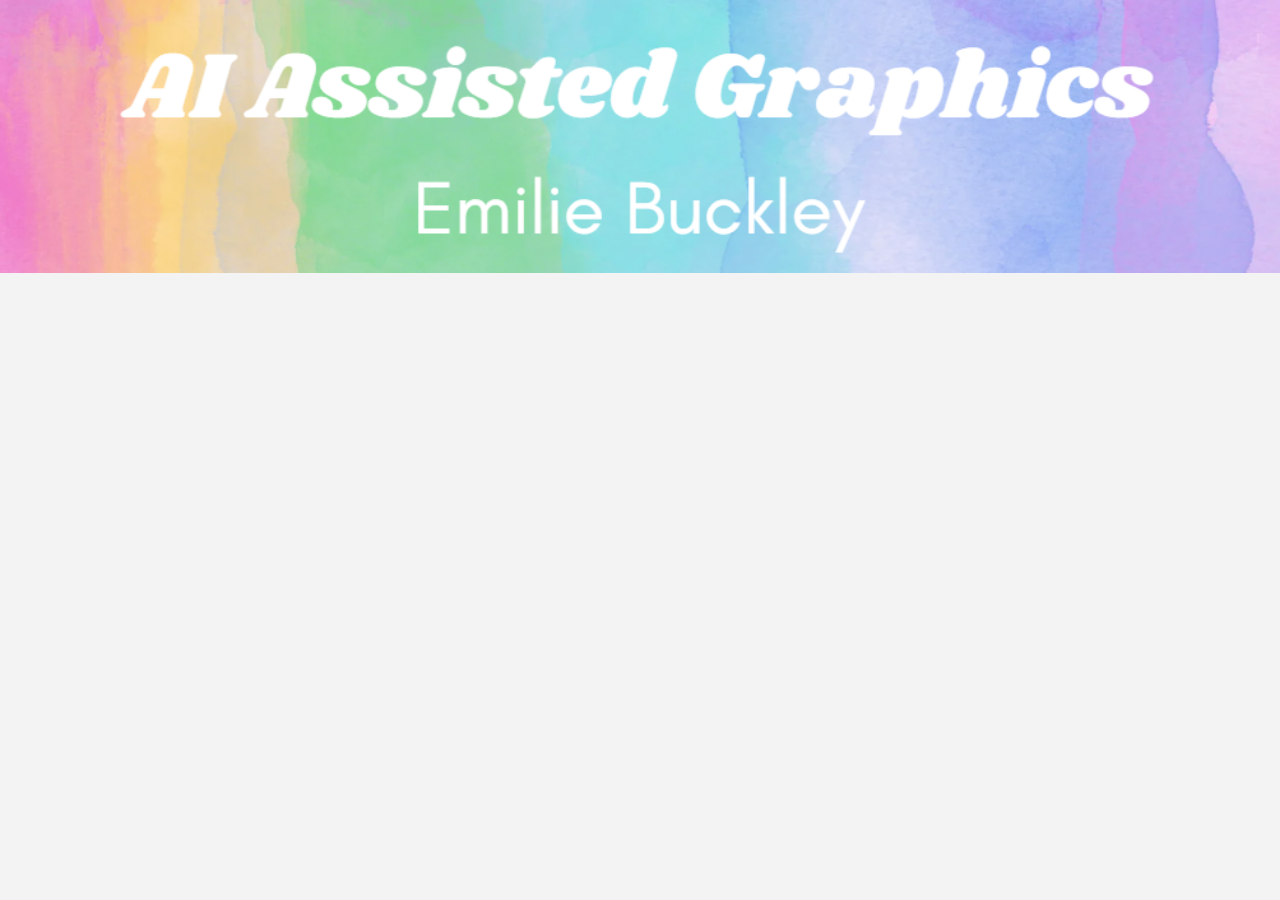
==== graphics.html @ ada64d62 "Update graphics.html" ====
<!DOCTYPE html>
<html lang="en">
<head>
    <meta charset="UTF-8">
    <meta name="viewport" content="width=device-width, initial-scale=1.0">
    <title>Graphics</title>
    <style>
        /* Resetting default margins and paddings */
        * {
            margin: 0;
            padding: 0;
            box-sizing: border-box;
        }
        body {
            display: flex;
            justify-content: center;
            align-items: flex-start;
            min-height: 100vh;
            margin: 0;
            font-family: Arial, sans-serif;
            background-color: #f3f3f3;
        }
        .container {
            width: 100%;
            text-align: center;
        }
        img {
            width: 100%;
            height: auto;
            display: block;
        }
    </style>
</head>
<body>
    <div class="container">
        <img src="images/aiheader.png" alt="AI Banner">
    </div>
</body>
</html>
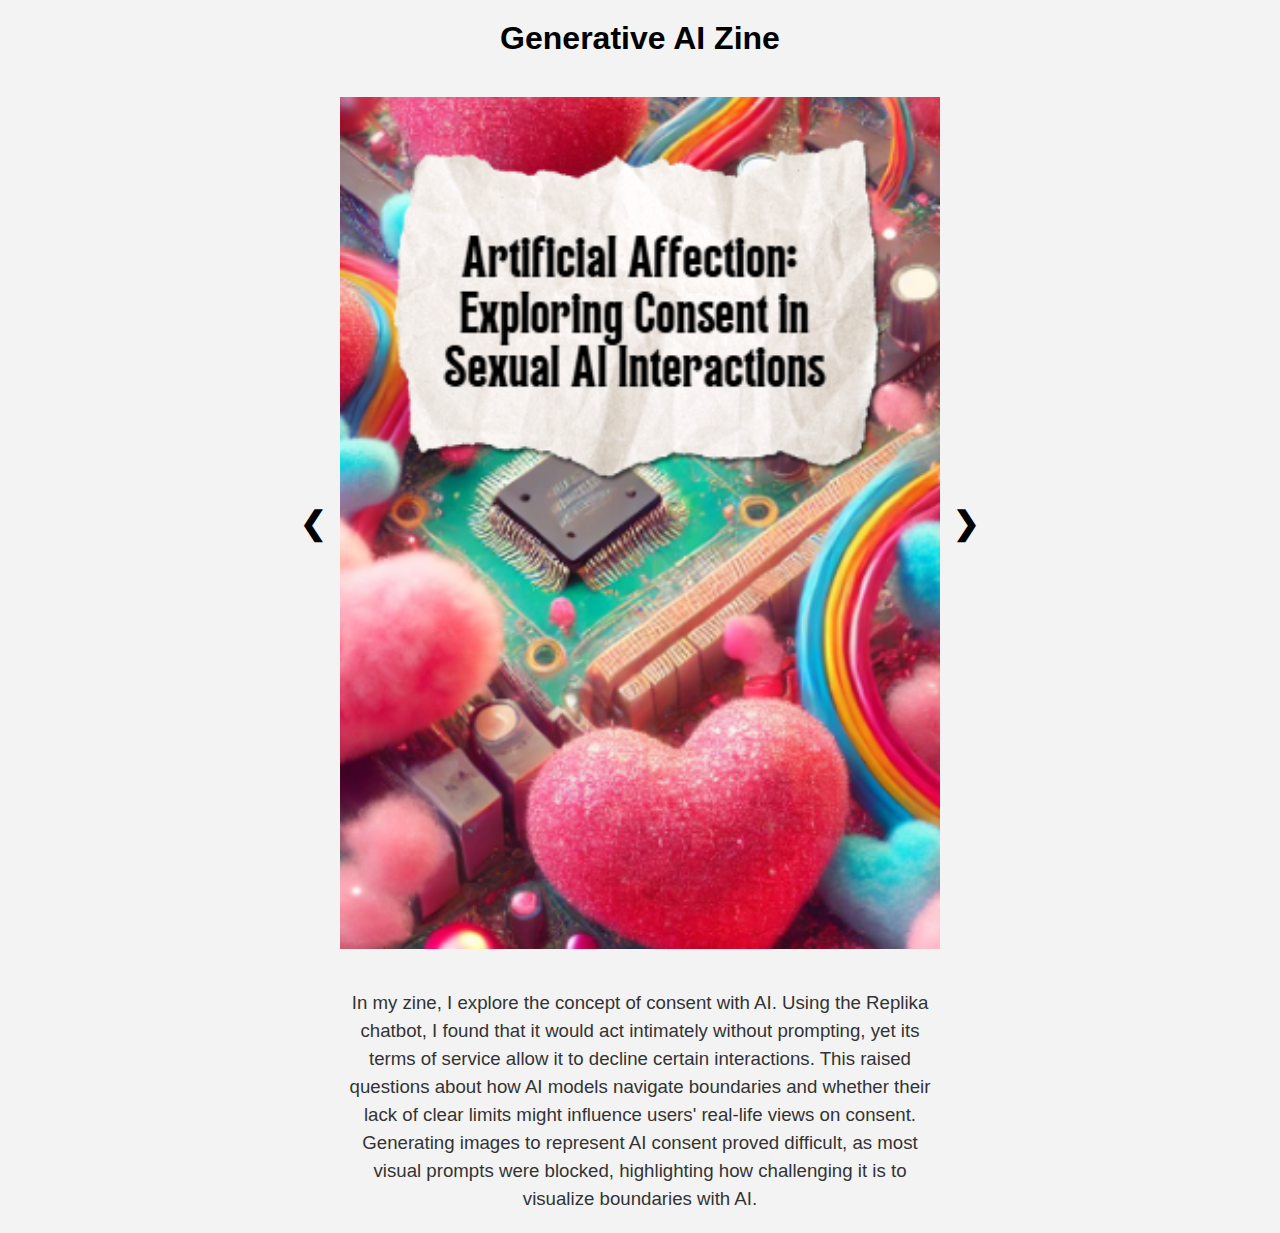
==== commit 7388bfd5: "Update graphics.html" ====
--- a/graphics.html
+++ b/graphics.html
@@ -3,7 +3,7 @@
 <head>
     <meta charset="UTF-8">
     <meta name="viewport" content="width=device-width, initial-scale=1.0">
-    <title>Graphics</title>
+    <title>Generative AI Zine</title>
     <style>
         /* Resetting default margins and paddings */
         * {
@@ -12,29 +12,100 @@
             box-sizing: border-box;
         }
         body {
+            font-family: Arial, sans-serif;
+            background-color: #f3f3f3;
             display: flex;
-            justify-content: center;
-            align-items: flex-start;
+            flex-direction: column;
+            align-items: center;
+            justify-content: flex-start;
             min-height: 100vh;
             margin: 0;
-            font-family: Arial, sans-serif;
-            background-color: #f3f3f3;
-        }
-        .container {
-            width: 100%;
+            padding: 20px;
             text-align: center;
         }
-        img {
+        .title {
+            font-size: 24pt;
+            font-weight: bold;
+            margin-bottom: 20px;
+        }
+        .carousel-container {
+            position: relative;
+            width: 80%;
+            max-width: 600px;
+            margin: 20px 0;
+        }
+        .carousel-image {
             width: 100%;
             height: auto;
+            display: none;
+        }
+        .carousel-image.active {
             display: block;
+        }
+        .arrow {
+            position: absolute;
+            top: 50%;
+            font-size: 24pt;
+            font-weight: bold;
+            color: black;
+            cursor: pointer;
+            user-select: none;
+            transform: translateY(-50%);
+        }
+        .arrow-left {
+            left: -40px;
+        }
+        .arrow-right {
+            right: -40px;
+        }
+        .description {
+            font-size: 14pt;
+            max-width: 600px;
+            margin-top: 20px;
+            line-height: 1.5;
+            color: #333;
         }
     </style>
 </head>
 <body>
-    <div class="container">
-        <img src="images/aiheader.png" alt="AI Banner">
+    <!-- Title -->
+    <div class="title">Generative AI Zine</div>
+    
+    <!-- Carousel -->
+    <div class="carousel-container">
+        <div class="arrow arrow-left" onclick="prevImage()">&#10094;</div>
+        <img src="images/zine1.png" class="carousel-image active" alt="AI Image 1">
+        <img src="images/zine2.png" class="carousel-image" alt="AI Image 2">
+        <img src="images/zine3.png" class="carousel-image" alt="AI Image 3">
+        <img src="images/zine4.png" class="carousel-image" alt="AI Image 4">
+        <div class="arrow arrow-right" onclick="nextImage()">&#10095;</div>
     </div>
+    
+    <!-- Description Text -->
+    <div class="description">
+        In my zine, I explore the concept of consent with AI. Using the Replika chatbot, I found that it would act intimately without prompting, yet its terms of service allow it to decline certain interactions. This raised questions about how AI models navigate boundaries and whether their lack of clear limits might influence users' real-life views on consent. Generating images to represent AI consent proved difficult, as most visual prompts were blocked, highlighting how challenging it is to visualize boundaries with AI.
+    </div>
+
+    <!-- JavaScript for Carousel -->
+    <script>
+        let currentImageIndex = 0;
+        const images = document.querySelectorAll('.carousel-image');
+        
+        function showImage(index) {
+            images.forEach((img, i) => {
+                img.classList.toggle('active', i === index);
+            });
+        }
+        
+        function nextImage() {
+            currentImageIndex = (currentImageIndex + 1) % images.length;
+            showImage(currentImageIndex);
+        }
+        
+        function prevImage() {
+            currentImageIndex = (currentImageIndex - 1 + images.length) % images.length;
+            showImage(currentImageIndex);
+        }
+    </script>
 </body>
 </html>
-
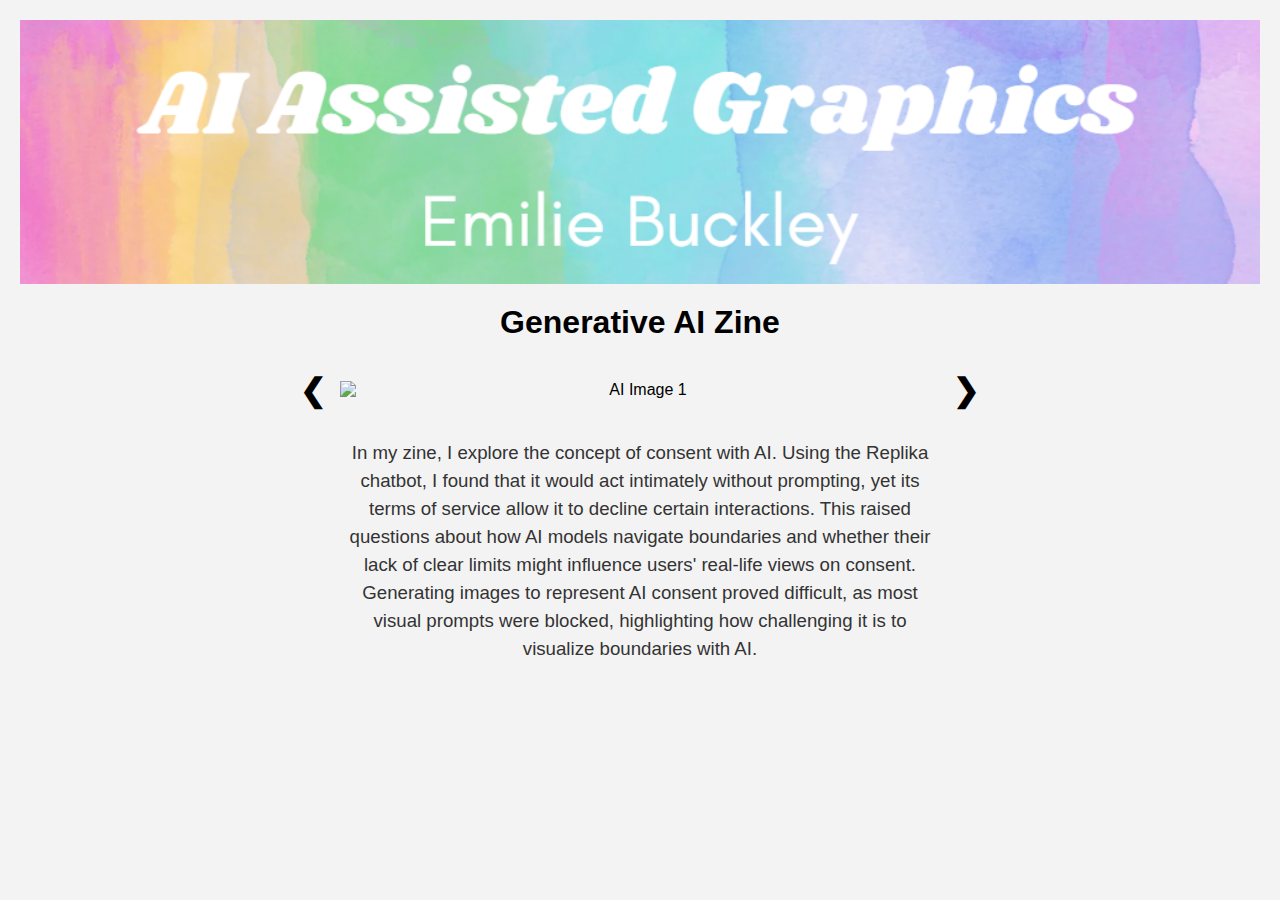
==== commit 6c402c6f: "Update graphics.html" ====
--- a/graphics.html
+++ b/graphics.html
@@ -23,6 +23,12 @@
             padding: 20px;
             text-align: center;
         }
+        .header-image {
+            width: 100%;
+            height: auto;
+            display: block;
+            margin-bottom: 20px;
+        }
         .title {
             font-size: 24pt;
             font-weight: bold;
@@ -30,7 +36,7 @@
         }
         .carousel-container {
             position: relative;
-            width: 80%;
+            width: 50%; /* Half the original size */
             max-width: 600px;
             margin: 20px 0;
         }
@@ -68,16 +74,19 @@
     </style>
 </head>
 <body>
+    <!-- Header Image at the Top -->
+    <img src="images/aiheader.png" alt="AI Header" class="header-image">
+    
     <!-- Title -->
     <div class="title">Generative AI Zine</div>
     
     <!-- Carousel -->
     <div class="carousel-container">
         <div class="arrow arrow-left" onclick="prevImage()">&#10094;</div>
-        <img src="images/zine1.png" class="carousel-image active" alt="AI Image 1">
-        <img src="images/zine2.png" class="carousel-image" alt="AI Image 2">
-        <img src="images/zine3.png" class="carousel-image" alt="AI Image 3">
-        <img src="images/zine4.png" class="carousel-image" alt="AI Image 4">
+        <img src="images/image1.png" class="carousel-image active" alt="AI Image 1">
+        <img src="images/image2.png" class="carousel-image" alt="AI Image 2">
+        <img src="images/image3.png" class="carousel-image" alt="AI Image 3">
+        <img src="images/image4.png" class="carousel-image" alt="AI Image 4">
         <div class="arrow arrow-right" onclick="nextImage()">&#10095;</div>
     </div>
     
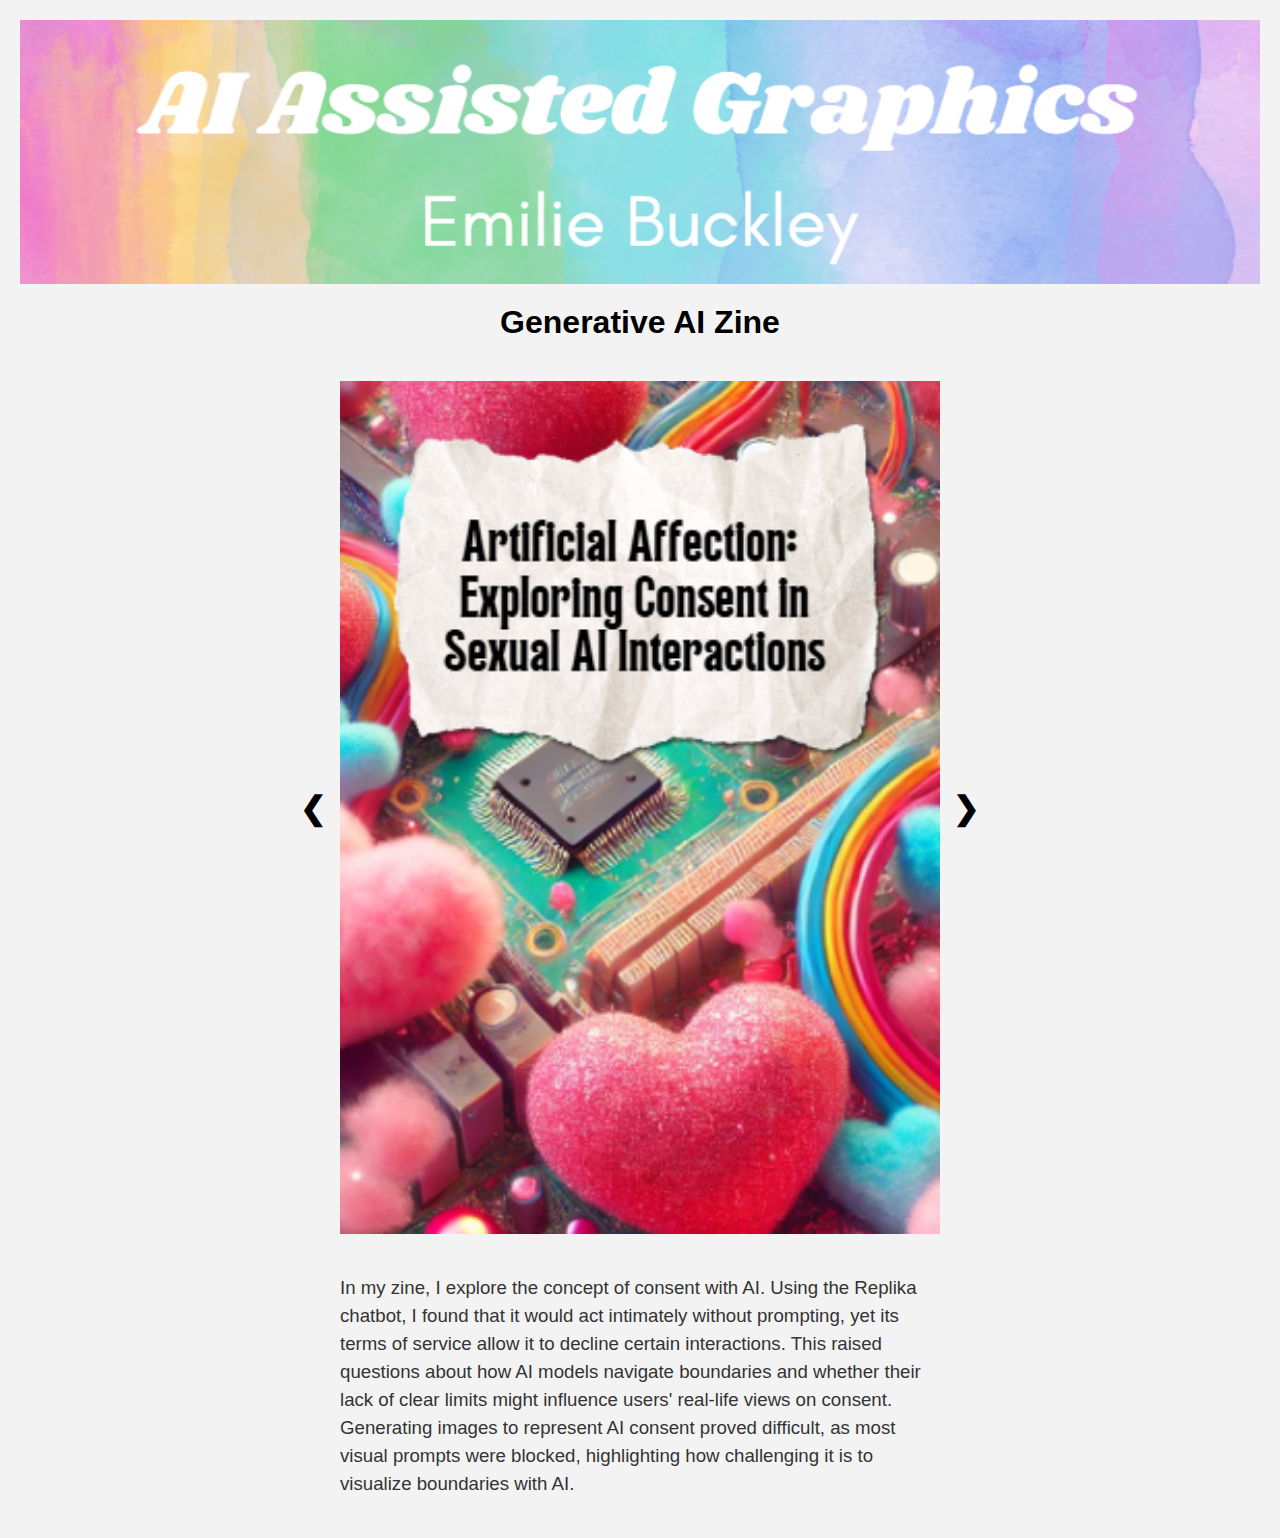
==== commit 4e9e9bbf: "Update graphics.html" ====
--- a/graphics.html
+++ b/graphics.html
@@ -70,6 +70,8 @@
             margin-top: 20px;
             line-height: 1.5;
             color: #333;
+            text-align: left; /* Align text to the left */
+            margin: 20px auto; /* Center the description block */
         }
     </style>
 </head>
@@ -83,10 +85,10 @@
     <!-- Carousel -->
     <div class="carousel-container">
         <div class="arrow arrow-left" onclick="prevImage()">&#10094;</div>
-        <img src="images/image1.png" class="carousel-image active" alt="AI Image 1">
-        <img src="images/image2.png" class="carousel-image" alt="AI Image 2">
-        <img src="images/image3.png" class="carousel-image" alt="AI Image 3">
-        <img src="images/image4.png" class="carousel-image" alt="AI Image 4">
+        <img src="images/zine1.png" class="carousel-image active" alt="AI Image 1">
+        <img src="images/zine2.png" class="carousel-image" alt="AI Image 2">
+        <img src="images/zine3.png" class="carousel-image" alt="AI Image 3">
+        <img src="images/zine4.png" class="carousel-image" alt="AI Image 4">
         <div class="arrow arrow-right" onclick="nextImage()">&#10095;</div>
     </div>
     
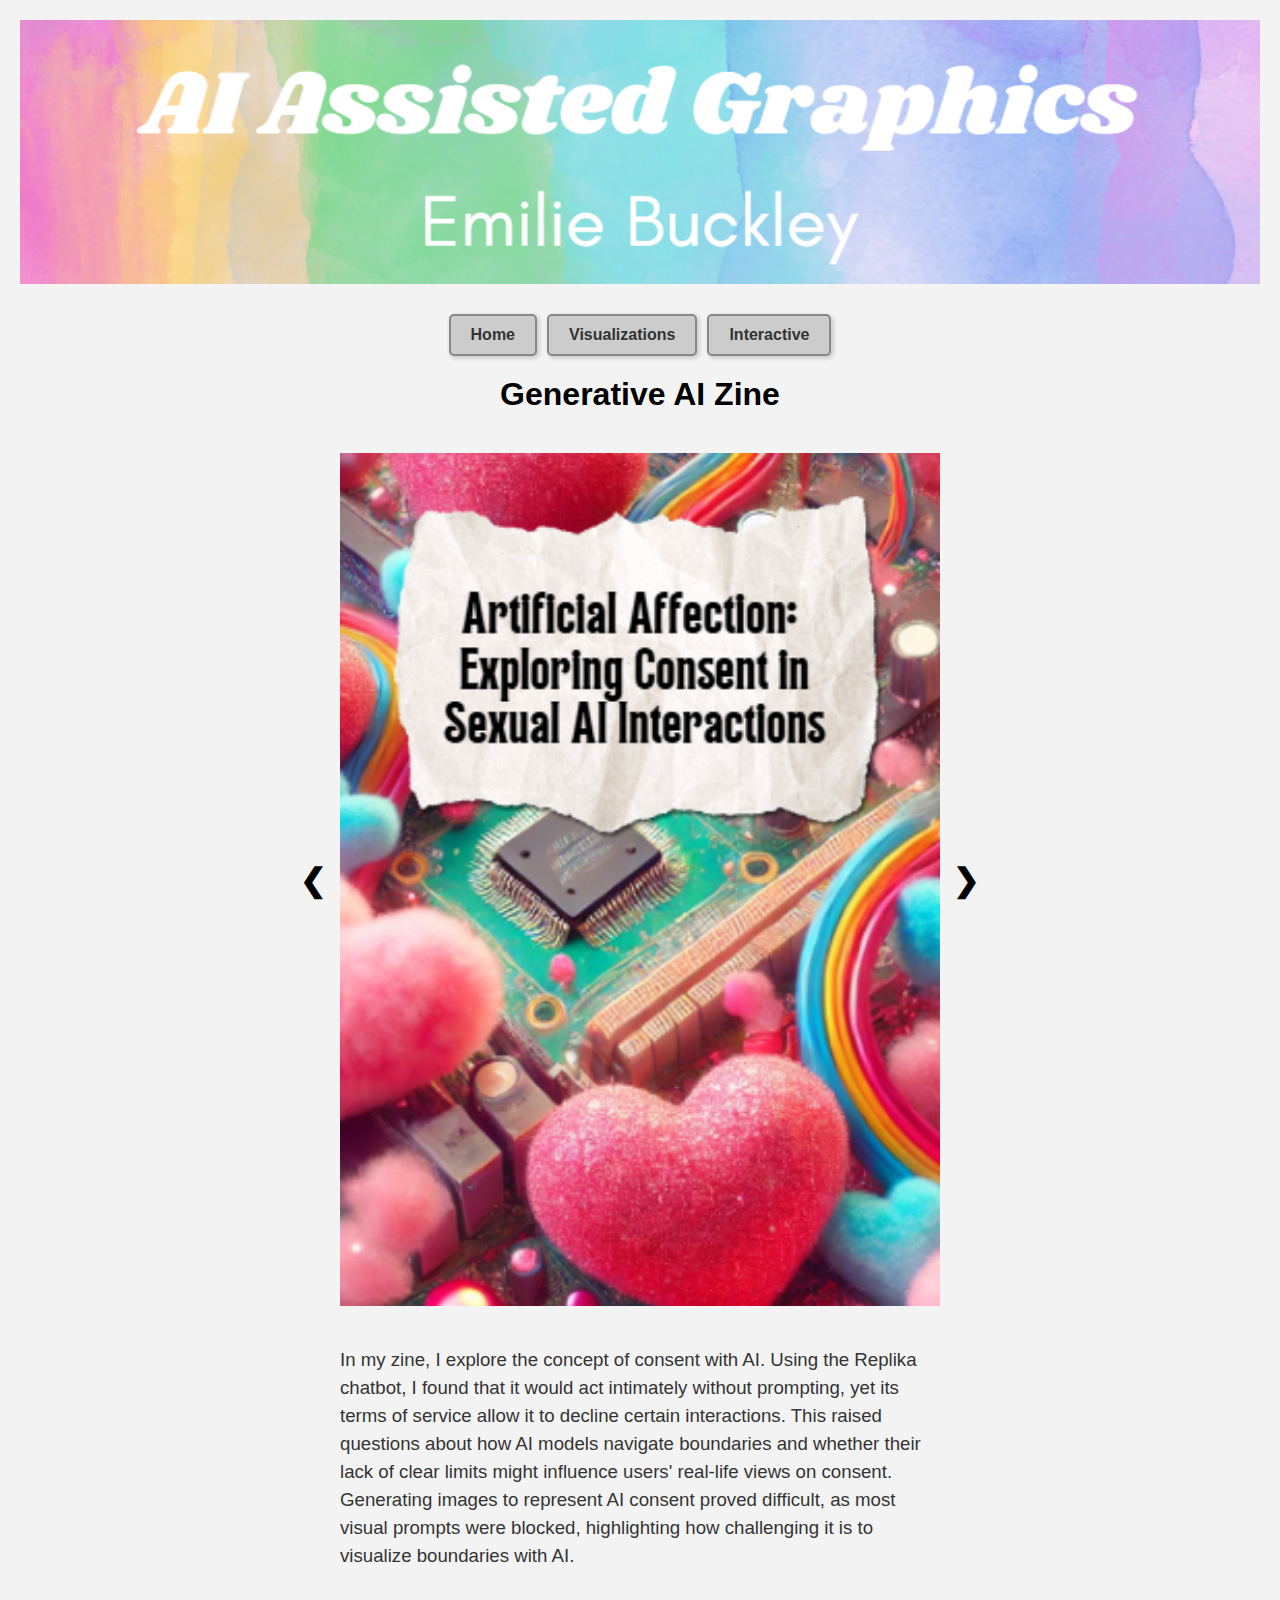
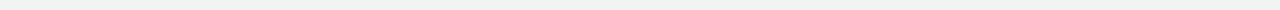
==== commit 8eb69023: "Update graphics.html" ====
--- a/graphics.html
+++ b/graphics.html
@@ -28,6 +28,28 @@
             height: auto;
             display: block;
             margin-bottom: 20px;
+        }
+        .button-container {
+            display: flex;
+            gap: 10px;
+            margin-top: 10px;
+            margin-bottom: 20px;
+        }
+        .button {
+            padding: 10px 20px;
+            font-size: 16px;
+            font-weight: bold;
+            color: #333;
+            background-color: #ccc;
+            border: 2px solid #888;
+            border-radius: 5px;
+            text-decoration: none;
+            box-shadow: 2px 2px 5px rgba(0, 0, 0, 0.2);
+            transition: all 0.1s ease;
+        }
+        .button:active {
+            box-shadow: inset 2px 2px 5px rgba(0, 0, 0, 0.3);
+            background-color: #bbb;
         }
         .title {
             font-size: 24pt;
@@ -78,6 +100,13 @@
 <body>
     <!-- Header Image at the Top -->
     <img src="images/aiheader.png" alt="AI Header" class="header-image">
+
+    <!-- 3D Buttons -->
+    <div class="button-container">
+        <a href="index.html" class="button">Home</a>
+        <a href="visualizations.html" class="button">Visualizations</a>
+        <a href="interactive.html" class="button">Interactive</a>
+    </div>
     
     <!-- Title -->
     <div class="title">Generative AI Zine</div>
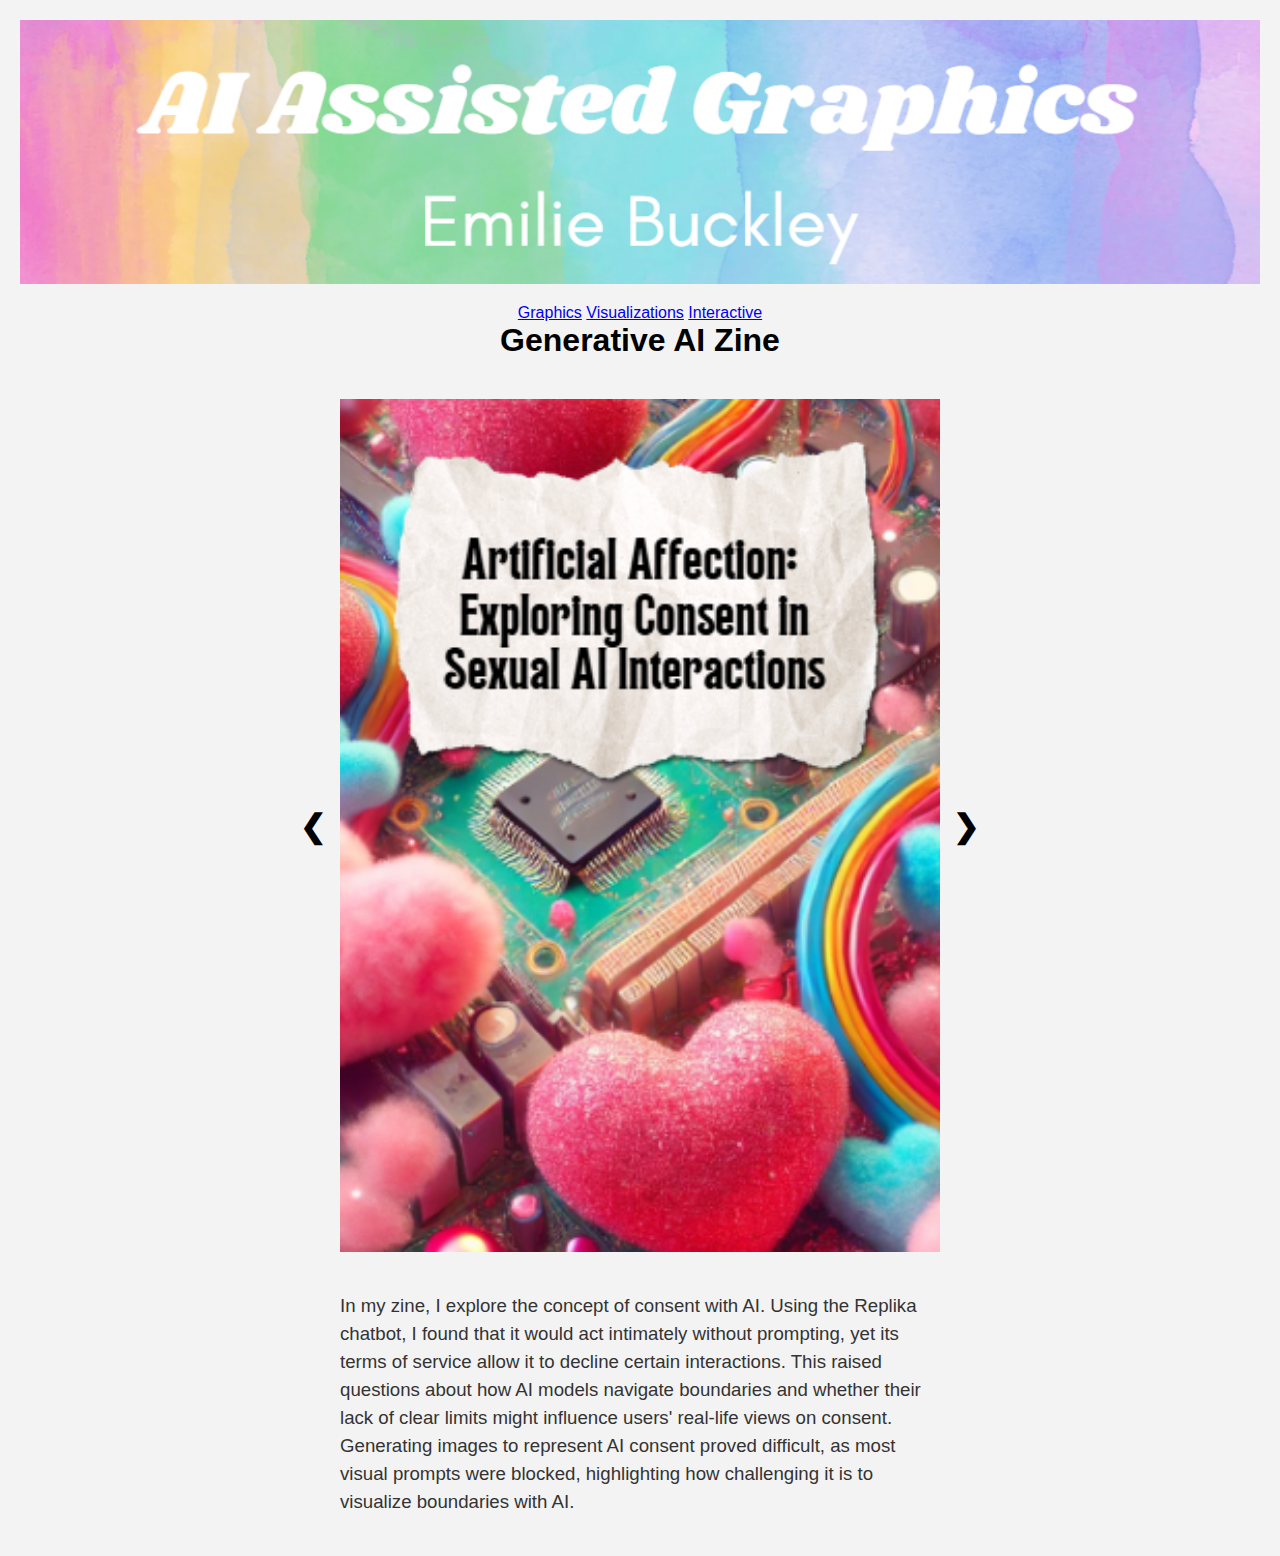
==== commit 61372619: "Update graphics.html" ====
--- a/graphics.html
+++ b/graphics.html
@@ -101,12 +101,12 @@
     <!-- Header Image at the Top -->
     <img src="images/aiheader.png" alt="AI Header" class="header-image">
 
-    <!-- 3D Buttons -->
-    <div class="button-container">
-        <a href="index.html" class="button">Home</a>
-        <a href="visualizations.html" class="button">Visualizations</a>
-        <a href="interactive.html" class="button">Interactive</a>
-    </div>
+    <!-- Navigation Bar -->
+    <nav class="navbar">
+        <a href="graphics.html" class="nav-button">Graphics</a>
+        <a href="visualizations.html" class="nav-button">Visualizations</a>
+        <a href="interactive.html" class="nav-button">Interactive</a>
+    </nav>
     
     <!-- Title -->
     <div class="title">Generative AI Zine</div>
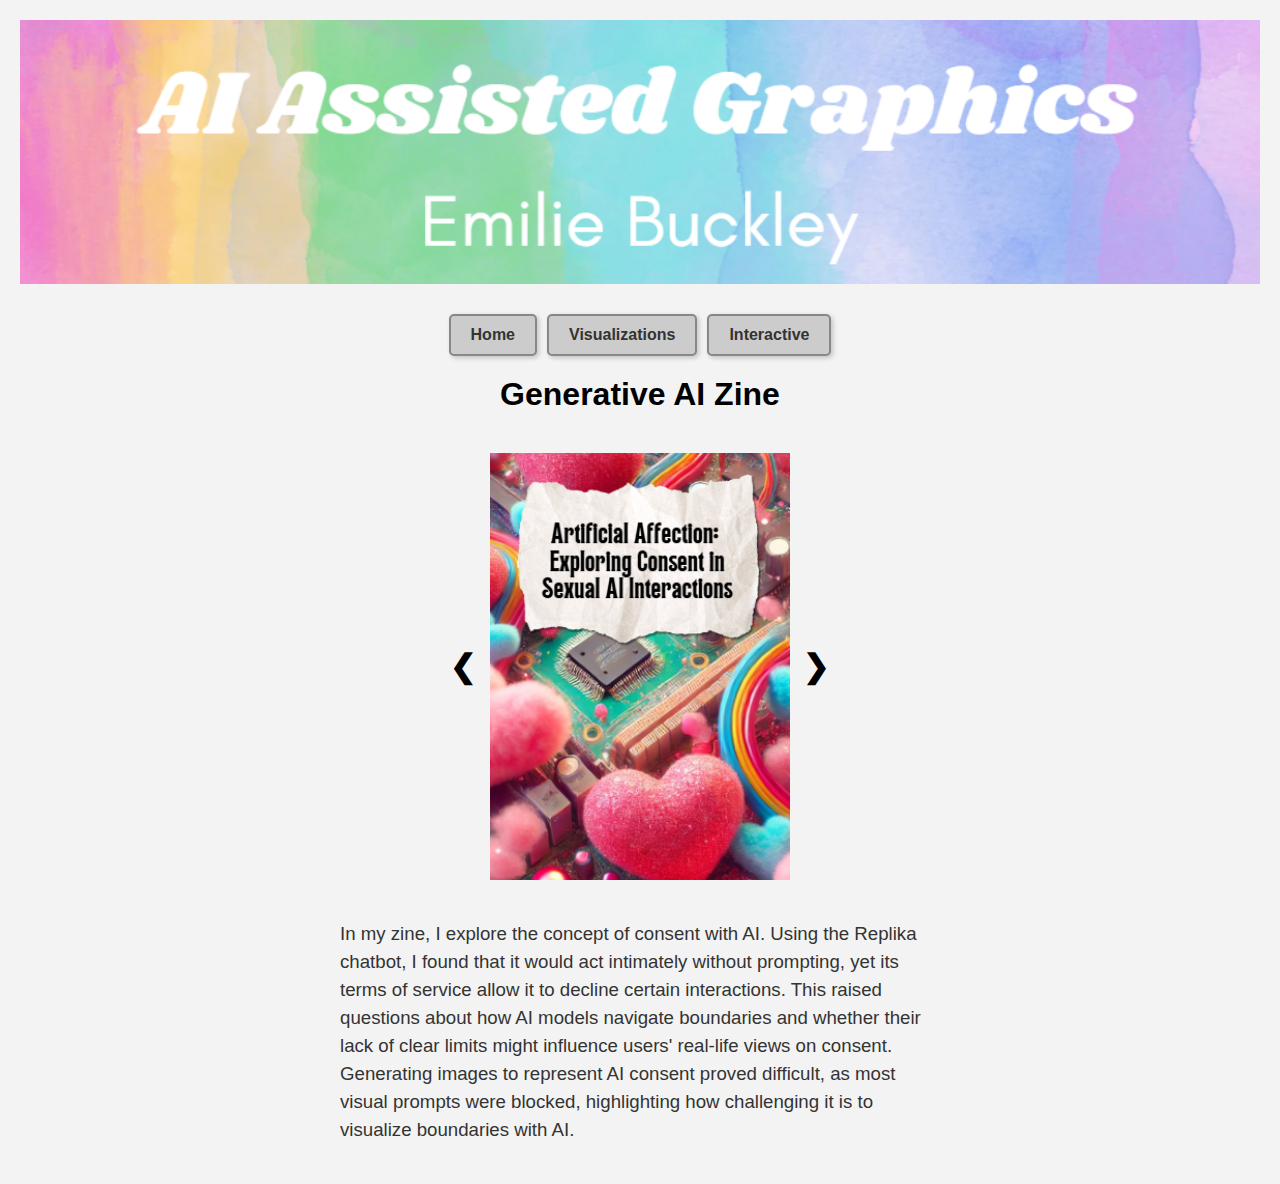
==== commit 30fedc92: "Update graphics.html" ====
--- a/graphics.html
+++ b/graphics.html
@@ -58,8 +58,8 @@
         }
         .carousel-container {
             position: relative;
-            width: 50%; /* Half the original size */
-            max-width: 600px;
+            width: 25%; /* 50% smaller than the original size */
+            max-width: 300px;
             margin: 20px 0;
         }
         .carousel-image {
@@ -101,12 +101,12 @@
     <!-- Header Image at the Top -->
     <img src="images/aiheader.png" alt="AI Header" class="header-image">
 
-    <!-- Navigation Bar -->
-    <nav class="navbar">
-        <a href="graphics.html" class="nav-button">Graphics</a>
-        <a href="visualizations.html" class="nav-button">Visualizations</a>
-        <a href="interactive.html" class="nav-button">Interactive</a>
-    </nav>
+    <!-- 3D Buttons -->
+    <div class="button-container">
+        <a href="index.html" class="button">Home</a>
+        <a href="visualizations.html" class="button">Visualizations</a>
+        <a href="interactive.html" class="button">Interactive</a>
+    </div>
     
     <!-- Title -->
     <div class="title">Generative AI Zine</div>
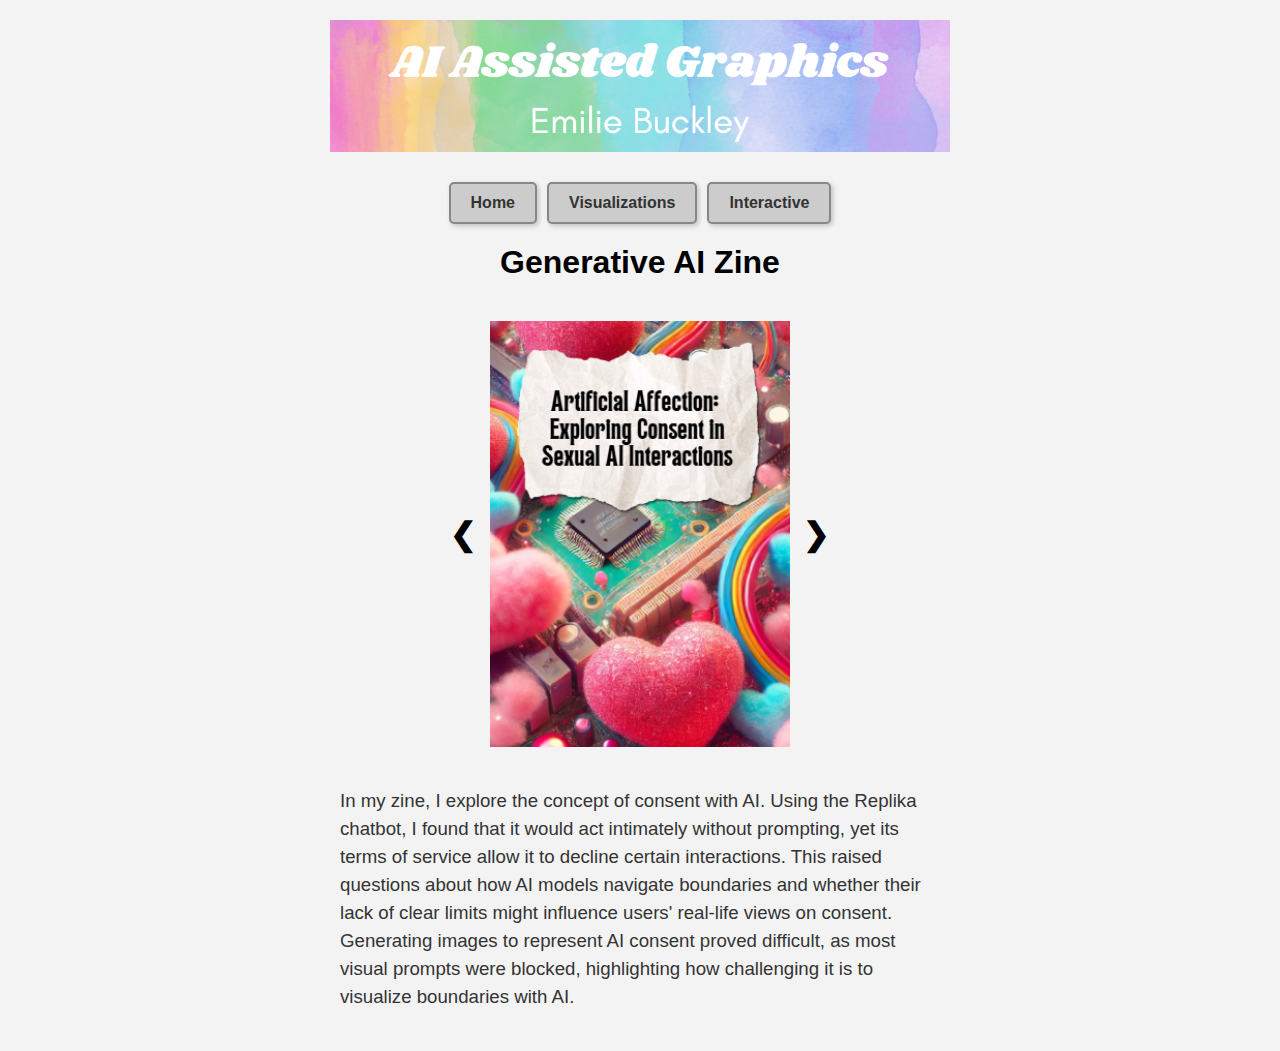
==== commit 5da23609: "Update graphics.html" ====
--- a/graphics.html
+++ b/graphics.html
@@ -24,7 +24,7 @@
             text-align: center;
         }
         .header-image {
-            width: 100%;
+            width: 50%; /* Set the width to 50% to make the image half as big */
             height: auto;
             display: block;
             margin-bottom: 20px;
